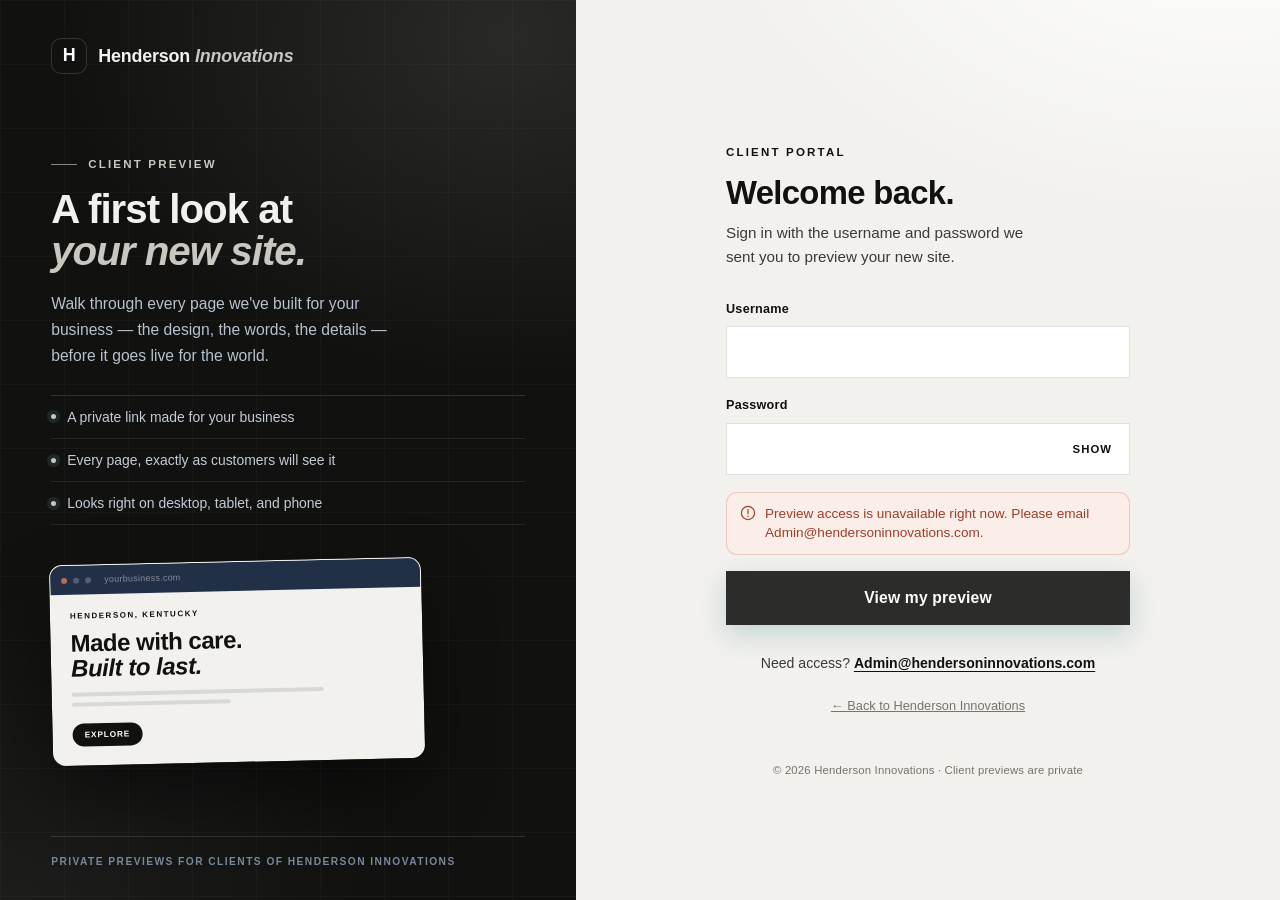
==== client-preview/index.html @ 3e84b991 "H.I site with H.I.N.D server-authenticated previews (Cloudflare Worker)" ====
<!doctype html>
<html lang="en">
<head>
<meta charset="utf-8">
<meta name="viewport" content="width=device-width, initial-scale=1">
<meta name="theme-color" content="#fdfaf5">
<meta name="color-scheme" content="light">
<meta name="robots" content="noindex, nofollow">
<title>Client Preview · Henderson Innovations</title>
<meta name="description" content="Private client preview sign-in for Henderson Innovations.">
<link rel="icon" href="data:image/svg+xml,%3Csvg xmlns='http://www.w3.org/2000/svg' viewBox='0 0 64 64'%3E%3Crect width='64' height='64' rx='16' fill='%231f6f78'/%3E%3Ctext x='32' y='44' font-family='Georgia,serif' font-size='34' font-weight='700' text-anchor='middle' fill='%23fdfaf5'%3EH%3C/text%3E%3C/svg%3E">
<link rel="preconnect" href="https://fonts.googleapis.com">
<link rel="preconnect" href="https://fonts.gstatic.com" crossorigin>
<link href="https://fonts.googleapis.com/css2?family=Fraunces:ital,opsz,wght@0,9..144,400;0,9..144,600;0,9..144,700;1,9..144,600&family=Inter:wght@400;500;600;700&display=swap" rel="stylesheet">
<link rel="stylesheet" href="./portal.css">
</head>
<body class="login-page">

<div class="login-shell">

  <aside class="login-panel">
    <div class="panel-top">
      <div class="portal-brand portal-brand--panel">
        <span class="brand-mark" aria-hidden="true">H</span>
        <span>Henderson <em>Innovations</em></span>
      </div>
      <span class="panel-mobile-tag">Client preview</span>
    </div>

    <div class="panel-body">
      <div class="panel-copy">
        <p class="eyebrow eyebrow--light">Client preview</p>
        <h1>A first look at<br><em>your new site.</em></h1>
        <p class="panel-lede">Walk through every page we've built for your business — the design, the words, the details — before it goes live for the world.</p>
        <ul class="panel-points">
          <li>A private link made for your business</li>
          <li>Every page, exactly as customers will see it</li>
          <li>Looks right on desktop, tablet, and phone</li>
        </ul>
      </div>

      <div class="panel-preview" aria-hidden="true">
        <div class="mini-browser">
          <div class="mini-bar">
            <span class="mini-dot"></span>
            <span class="mini-dot"></span>
            <span class="mini-dot"></span>
            <span class="mini-url">yourbusiness.com</span>
          </div>
          <div class="mini-site">
            <span class="mini-kicker">Henderson, Kentucky</span>
            <strong>Made with care.<br><em>Built to last.</em></strong>
            <span class="mini-line"></span>
            <span class="mini-line mini-line--short"></span>
            <span class="mini-cta">Explore</span>
          </div>
        </div>
      </div>
    </div>

    <p class="panel-foot">Private previews for clients of Henderson Innovations</p>
  </aside>

  <main class="login-main">
    <div class="login-card" id="loginCard">
      <p class="eyebrow">Client portal</p>
      <h2>Welcome back.</h2>
      <p class="login-sub">Sign in with the username and password we sent you to preview your new site.</p>

      <form id="loginForm" novalidate aria-describedby="formError">
        <div class="field" id="usernameField">
          <label for="username">Username</label>
          <input id="username" name="username" type="text" autocomplete="username" autocapitalize="none" autocorrect="off" spellcheck="false" required>
        </div>

        <div class="field" id="passwordField">
          <label for="password">Password</label>
          <div class="password-wrap">
            <input id="password" name="password" type="password" autocomplete="current-password" autocapitalize="none" autocorrect="off" spellcheck="false" required>
            <button class="password-toggle" id="togglePassword" type="button" aria-pressed="false" aria-label="Show password">Show</button>
          </div>
        </div>

        <div class="form-error" id="formError" role="alert" hidden>
          <svg width="16" height="16" viewBox="0 0 20 20" fill="none" aria-hidden="true">
            <circle cx="10" cy="10" r="8.25" stroke="currentColor" stroke-width="1.5"/>
            <path d="M10 5.75v5" stroke="currentColor" stroke-width="1.5" stroke-linecap="round"/>
            <circle cx="10" cy="14" r=".9" fill="currentColor"/>
          </svg>
          <span id="formErrorText"></span>
        </div>

        <button class="submit-btn" id="submitBtn" type="submit">
          <span class="spinner" aria-hidden="true"></span>
          <span id="submitLabel">View my preview</span>
        </button>
      </form>

      <p class="login-help">Need access? <a href="mailto:Admin@hendersoninnovations.com">Admin@hendersoninnovations.com</a></p>
      <p class="login-back-row"><a class="login-back" href="../index.html">← Back to Henderson Innovations</a></p>
    </div>

    <p class="login-foot">© <span id="year">2026</span> Henderson Innovations · Client previews are private</p>
  </main>

</div>

<script>
(function () {
  'use strict';
  var MIN_LOADING_MS = 450;
  var form = document.getElementById('loginForm');
  var card = document.getElementById('loginCard');
  var usernameInput = document.getElementById('username');
  var passwordInput = document.getElementById('password');
  var usernameField = document.getElementById('usernameField');
  var passwordField = document.getElementById('passwordField');
  var toggleButton = document.getElementById('togglePassword');
  var submitButton = document.getElementById('submitBtn');
  var submitLabel = document.getElementById('submitLabel');
  var errorBox = document.getElementById('formError');
  var errorText = document.getElementById('formErrorText');
  var busy = false;

  document.getElementById('year').textContent = new Date().getFullYear();

  function sleep(ms) { return new Promise(function (r) { setTimeout(r, ms); }); }
  function waitForMinimum(started) {
    var remaining = MIN_LOADING_MS - (performance.now() - started);
    return remaining > 0 ? sleep(remaining) : Promise.resolve();
  }
  function setFieldError(field, input, hasError) {
    field.classList.toggle('has-error', hasError);
    if (hasError) input.setAttribute('aria-invalid', 'true');
    else input.removeAttribute('aria-invalid');
  }
  function showError(message, fields) {
    errorText.textContent = message;
    errorBox.hidden = false;
    setFieldError(usernameField, usernameInput, !!(fields && fields.username));
    setFieldError(passwordField, passwordInput, !!(fields && fields.password));
    card.classList.remove('shake');
    void card.offsetWidth;
    card.classList.add('shake');
  }
  function clearError() {
    errorBox.hidden = true;
    errorText.textContent = '';
    setFieldError(usernameField, usernameInput, false);
    setFieldError(passwordField, passwordInput, false);
    card.classList.remove('shake');
  }
  function setLoading(isLoading) {
    form.classList.toggle('is-loading', isLoading);
    submitButton.disabled = isLoading;
    usernameInput.disabled = isLoading;
    passwordInput.disabled = isLoading;
    toggleButton.disabled = isLoading;
    form.setAttribute('aria-busy', isLoading ? 'true' : 'false');
    submitLabel.textContent = isLoading ? 'Opening your preview…' : 'View my preview';
  }

  toggleButton.addEventListener('click', function () {
    var show = passwordInput.type === 'password';
    passwordInput.type = show ? 'text' : 'password';
    toggleButton.textContent = show ? 'Hide' : 'Show';
    toggleButton.setAttribute('aria-pressed', show ? 'true' : 'false');
    toggleButton.setAttribute('aria-label', show ? 'Hide password' : 'Show password');
    passwordInput.focus();
    var length = passwordInput.value.length;
    try { passwordInput.setSelectionRange(length, length); } catch (err) {}
  });

  [usernameInput, passwordInput].forEach(function (input) {
    input.addEventListener('input', function () { if (!errorBox.hidden) clearError(); });
  });

  window.addEventListener('pageshow', function (event) {
    if (event.persisted && busy) { busy = false; setLoading(false); }
  });

  form.addEventListener('submit', function (event) {
    event.preventDefault();
    if (busy) return;
    var username = usernameInput.value.trim();
    var password = passwordInput.value;
    clearError();
    if (!username || !password) {
      showError('Enter your username and password to continue.', {
        username: !username, password: !password
      });
      (username ? passwordInput : usernameInput).focus();
      return;
    }
    busy = true;
    setLoading(true);
    var started = performance.now();
    fetch('/api/preview/login', {
      method: 'POST',
      headers: { 'Content-Type': 'application/json' },
      body: JSON.stringify({ u: username, p: password })
    })
      .then(function (res) {
        return res.json().catch(function () { return {}; }).then(function (data) {
          return { status: res.status, data: data };
        });
      })
      .then(function (result) {
        return waitForMinimum(started).then(function () {
          if (result.status === 200 && result.data && result.data.slug) {
            window.location.assign('./viewer.html?site=' + encodeURIComponent(result.data.slug));
            return;
          }
          busy = false;
          setLoading(false);
          if (result.status === 429) {
            showError('Too many attempts. Please wait a few minutes and try again.', null);
          } else if (result.status === 401) {
            showError("We couldn't match that username and password. Check the details we sent you.", { username: true, password: true });
            passwordInput.focus();
            passwordInput.select();
          } else {
            showError('Preview access is unavailable right now. Please email Admin@hendersoninnovations.com.', null);
          }
        });
      })
      .catch(function () {
        return waitForMinimum(started).then(function () {
          busy = false;
          setLoading(false);
          showError('Could not reach the preview server. Check your connection and try again.', null);
        });
      });
  });
})();
</script>
<script>
(function () {
  'use strict';

  var SESSION_KEY = 'hi_preview_session';
  var MIN_LOADING_MS = 550;

  var form = document.getElementById('loginForm');
  var card = document.getElementById('loginCard');
  var usernameInput = document.getElementById('username');
  var passwordInput = document.getElementById('password');
  var usernameField = document.getElementById('usernameField');
  var passwordField = document.getElementById('passwordField');
  var toggleButton = document.getElementById('togglePassword');
  var submitButton = document.getElementById('submitBtn');
  var submitLabel = document.getElementById('submitLabel');
  var errorBox = document.getElementById('formError');
  var errorText = document.getElementById('formErrorText');
  var manifest = window.HI_PREVIEW_CLIENTS;
  var busy = false;

  document.getElementById('year').textContent = new Date().getFullYear();

  var toHex = function (buffer) {
    return Array.prototype.map.call(new Uint8Array(buffer), function (byte) {
      return byte.toString(16).padStart(2, '0');
    }).join('');
  };

  function sha256(value) {
    return window.crypto.subtle
      .digest('SHA-256', new TextEncoder().encode(value))
      .then(toHex);
  }

  function sleep(ms) {
    return new Promise(function (resolve) { setTimeout(resolve, ms); });
  }

  function waitForMinimum(started) {
    var remaining = MIN_LOADING_MS - (performance.now() - started);
    return remaining > 0 ? sleep(remaining) : Promise.resolve();
  }

  function setFieldError(field, input, hasError) {
    field.classList.toggle('has-error', hasError);
    if (hasError) {
      input.setAttribute('aria-invalid', 'true');
    } else {
      input.removeAttribute('aria-invalid');
    }
  }

  function showError(message, fields) {
    errorText.textContent = message;
    errorBox.hidden = false;
    setFieldError(usernameField, usernameInput, !!(fields && fields.username));
    setFieldError(passwordField, passwordInput, !!(fields && fields.password));
    card.classList.remove('shake');
    void card.offsetWidth;
    card.classList.add('shake');
  }

  function clearError() {
    errorBox.hidden = true;
    errorText.textContent = '';
    setFieldError(usernameField, usernameInput, false);
    setFieldError(passwordField, passwordInput, false);
    card.classList.remove('shake');
  }

  function setLoading(isLoading) {
    form.classList.toggle('is-loading', isLoading);
    submitButton.disabled = isLoading;
    usernameInput.disabled = isLoading;
    passwordInput.disabled = isLoading;
    toggleButton.disabled = isLoading;
    form.setAttribute('aria-busy', isLoading ? 'true' : 'false');
    submitLabel.textContent = isLoading ? 'Opening your preview…' : 'View my preview';
  }

  toggleButton.addEventListener('click', function () {
    var show = passwordInput.type === 'password';
    passwordInput.type = show ? 'text' : 'password';
    toggleButton.textContent = show ? 'Hide' : 'Show';
    toggleButton.setAttribute('aria-pressed', show ? 'true' : 'false');
    toggleButton.setAttribute('aria-label', show ? 'Hide password' : 'Show password');
    passwordInput.focus();
    var length = passwordInput.value.length;
    try { passwordInput.setSelectionRange(length, length); } catch (err) {}
  });

  [usernameInput, passwordInput].forEach(function (input) {
    input.addEventListener('input', function () {
      if (!errorBox.hidden) clearError();
    });
  });

  if (!Array.isArray(manifest) || manifest.length === 0) {
    showError('Preview access is unavailable right now. Please email Admin@hendersoninnovations.com.', null);
    setLoading(false);
    submitButton.disabled = true;
    return;
  }

  window.addEventListener('pageshow', function (event) {
    if (event.persisted && busy) {
      busy = false;
      setLoading(false);
    }
  });

  form.addEventListener('submit', function (event) {
    event.preventDefault();
    if (busy) return;

    var username = usernameInput.value.trim().toLowerCase();
    var password = passwordInput.value;

    clearError();

    if (!username || !password) {
      showError('Enter your username and password to continue.', {
        username: !username,
        password: !password
      });
      (username ? passwordInput : usernameInput).focus();
      return;
    }

    busy = true;
    setLoading(true);
    var started = performance.now();

    Promise.resolve()
      .then(function () {
        if (!window.crypto || !window.crypto.subtle) {
          throw new Error('insecure');
        }
        return sha256(password);
      })
      .then(function (passwordHash) {
        var client = manifest.find(function (entry) {
          return String(entry.u).toLowerCase() === username;
        });
        if (!client || passwordHash !== String(client.h).toLowerCase()) {
          throw new Error('invalid');
        }
        return sha256(client.u + password + client.slug).then(function (token) {
          var session = {
            u: client.u,
            slug: client.slug,
            name: client.name,
            token: token,
            ts: Date.now()
          };
          try {
            sessionStorage.setItem(SESSION_KEY, JSON.stringify(session));
          } catch (err) {
            throw new Error('storage');
          }
          return client;
        });
      })
      .then(function (client) {
        return waitForMinimum(started).then(function () {
          window.location.assign('./viewer.html?site=' + encodeURIComponent(client.slug));
        });
      })
      .catch(function (error) {
        return waitForMinimum(started).then(function () {
          busy = false;
          setLoading(false);
          var message = 'Something went wrong. Please try again.';
          if (error && error.message === 'insecure') {
            message = 'Preview sign-in needs a secure connection. Open this page over https:// or localhost.';
          } else if (error && error.message === 'storage') {
            message = 'Your browser blocked the preview session. Try a normal window or a different browser.';
          } else if (error && error.message === 'invalid') {
            message = "We couldn't match that username and password. Check the details we sent you.";
          }
          showError(message, error && error.message === 'invalid'
            ? { username: true, password: true }
            : null);
          if (error && error.message === 'invalid') {
            passwordInput.focus();
            passwordInput.select();
          }
        });
      });
  });
})();
</script>
</body>
</html>
---- client-preview/portal.css ----
/* ==========================================================================
   Henderson Innovations — client preview portal
   Shared by client-preview/index.html and client-preview/viewer.html
   Matches the main site: warm cream, deep teal, Fraunces + Inter.
   ========================================================================== */

:root{
  --cream:#fdfaf5;
  --cream-2:#f4efe6;
  --ink:#1f2a37;
  --ink-soft:#4a5568;
  --muted:#7b8794;
  --teal:#1f6f78;
  --teal-dark:#15535a;
  --teal-light:#8fc7cc;
  --coral:#e07a5f;
  --navy:#141d2b;
  --navy-2:#1b2636;
  --panel-ink:#fbf6ec;
  --line:rgba(31,42,55,.10);
  --font-serif:"Fraunces", Georgia, "Times New Roman", serif;
  --font-sans:"Inter", system-ui, -apple-system, "Segoe UI", Roboto, sans-serif;
}

*{box-sizing:border-box}
html{-webkit-text-size-adjust:100%}
body{
  margin:0;
  font-family:var(--font-sans);
  color:var(--ink);
  background:var(--cream);
  line-height:1.6;
  -webkit-font-smoothing:antialiased;
  text-rendering:optimizeLegibility;
}
h1,h2,strong{font-family:var(--font-serif)}
a{color:inherit}
button{font:inherit;cursor:pointer;border:0;background:none;color:inherit}
[hidden]{display:none !important}
::selection{background:rgba(31,111,120,.18)}

.brand-mark{
  width:36px;height:36px;flex:0 0 auto;
  display:grid;place-items:center;
  border-radius:10px;
  background:var(--teal);
  color:#fff;
  font-family:var(--font-serif);
  font-size:1.12rem;
  font-weight:600;
  line-height:1;
}
.portal-brand{
  display:flex;align-items:center;gap:11px;
  font-family:var(--font-serif);
  font-size:1.12rem;font-weight:600;letter-spacing:-.01em;
}
.portal-brand em{font-style:italic;color:var(--teal)}
.portal-brand--panel{color:var(--panel-ink)}
.portal-brand--panel em{color:var(--teal-light)}
.portal-brand--panel .brand-mark{
  background:var(--teal);
  box-shadow:inset 0 0 0 1px rgba(255,255,255,.14);
}

/* --------------------------------------------------------------------------
   LOGIN
   -------------------------------------------------------------------------- */

.login-page{min-height:100vh;background:var(--cream)}
.login-shell{
  display:grid;
  grid-template-columns:minmax(360px, 45%) minmax(0, 1fr);
  min-height:100vh;
}

/* Left / brand panel */
.login-panel{
  position:relative;
  isolation:isolate;
  overflow:hidden;
  display:flex;
  flex-direction:column;
  padding:38px clamp(32px, 4vw, 64px) 30px;
  background-color:var(--navy);
  background-image:
    linear-gradient(rgba(253,250,245,.032) 1px, transparent 1px),
    linear-gradient(90deg, rgba(253,250,245,.032) 1px, transparent 1px);
  background-size:64px 64px, 64px 64px;
  color:var(--panel-ink);
}
.login-panel::before{
  content:"";
  position:absolute;z-index:0;inset:0;
  background:
    radial-gradient(680px 520px at 88% 4%, rgba(31,111,120,.55), transparent 66%),
    radial-gradient(520px 460px at 0% 102%, rgba(224,122,95,.16), transparent 72%);
  pointer-events:none;
}
.login-panel > *{position:relative;z-index:1}

.panel-top{display:flex;align-items:center;justify-content:space-between;gap:16px}
.panel-mobile-tag{display:none}

.panel-body{
  margin:auto 0;
  padding:44px 0 36px;
  display:flex;
  flex-direction:column;
  gap:34px;
  max-width:480px;
}

.eyebrow{
  margin:0 0 14px;
  font-size:.72rem;
  font-weight:700;
  letter-spacing:.19em;
  text-transform:uppercase;
  color:var(--teal);
}
.eyebrow--light{color:var(--teal-light);display:flex;align-items:center;gap:11px}
.eyebrow--light::before{content:"";width:26px;height:1px;background:currentColor;opacity:.65}

.panel-copy h1{
  margin:0 0 18px;
  font-size:clamp(2.25rem, 3.15vw, 3.3rem);
  font-weight:600;
  line-height:1.06;
  letter-spacing:-.025em;
  color:var(--panel-ink);
}
.panel-copy h1 em{font-style:italic;color:var(--teal-light)}
.panel-lede{
  margin:0;
  max-width:42ch;
  font-size:.98rem;
  line-height:1.65;
  color:#b7c2ce;
}

.panel-points{
  margin:26px 0 0;
  padding:0;
  list-style:none;
  border-top:1px solid rgba(253,250,245,.13);
}
.panel-points li{
  display:flex;align-items:center;gap:11px;
  padding:10px 0;
  border-bottom:1px solid rgba(253,250,245,.09);
  font-size:.87rem;
  color:#c3ccd6;
}
.panel-points li::before{
  content:"";
  width:5px;height:5px;flex:0 0 auto;
  border-radius:50%;
  background:var(--teal-light);
  box-shadow:0 0 0 4px rgba(143,199,204,.12);
}

/* Decorative mini browser */
.panel-preview{margin-top:2px}
.mini-browser{
  width:100%;
  max-width:372px;
  border-radius:13px;
  overflow:hidden;
  border:1px solid rgba(253,250,245,.16);
  box-shadow:0 30px 70px rgba(0,0,0,.42);
  transform:rotate(-1.3deg);
  background:var(--cream);
}
.mini-bar{
  display:flex;align-items:center;gap:6px;
  height:29px;padding:0 11px;
  background:#223047;
}
.mini-dot{width:6px;height:6px;border-radius:50%;background:rgba(253,250,245,.22)}
.mini-dot:first-child{background:rgba(224,122,95,.8)}
.mini-url{
  margin-left:7px;
  font-size:.56rem;
  letter-spacing:.03em;
  color:rgba(253,250,245,.45);
  white-space:nowrap;overflow:hidden;text-overflow:ellipsis;
}
.mini-site{padding:16px 19px 18px;min-height:148px}
.mini-kicker{
  display:block;
  font-size:.5rem;font-weight:700;letter-spacing:.19em;text-transform:uppercase;
  color:var(--teal);
}
.mini-site strong{
  display:block;
  margin:8px 0 11px;
  font-size:1.5rem;font-weight:600;line-height:1.04;letter-spacing:-.02em;
  color:var(--ink);
}
.mini-site em{font-style:italic;color:var(--teal)}
.mini-line{display:block;height:4px;width:76%;border-radius:99px;background:rgba(31,42,55,.12);margin-bottom:6px}
.mini-line--short{width:48%}
.mini-cta{
  display:inline-block;margin-top:11px;
  padding:5px 12px;border-radius:99px;
  background:var(--teal);color:#fff;
  font-size:.52rem;font-weight:700;letter-spacing:.1em;text-transform:uppercase;
}

.panel-foot{
  margin:0;
  padding-top:17px;
  border-top:1px solid rgba(253,250,245,.12);
  font-size:.64rem;
  font-weight:600;
  letter-spacing:.14em;
  text-transform:uppercase;
  color:#78889b;
}

/* Right / form panel */
.login-main{
  position:relative;
  display:flex;
  flex-direction:column;
  align-items:center;
  justify-content:center;
  padding:56px clamp(22px, 5vw, 64px) 34px;
  background:
    radial-gradient(820px 520px at 92% -12%, #ffffff 0%, rgba(255,255,255,0) 62%),
    var(--cream);
}
.login-card{width:min(404px, 100%)}
.login-card.shake{animation:shake .42s cubic-bezier(.36,.07,.19,.97) both}
@keyframes shake{
  10%,90%{transform:translateX(-1px)}
  20%,80%{transform:translateX(2px)}
  30%,50%,70%{transform:translateX(-4px)}
  40%,60%{transform:translateX(4px)}
}

.login-card h2{
  margin:0 0 10px;
  font-size:clamp(2.05rem, 2.5vw, 2.55rem);
  font-weight:600;
  line-height:1.08;
  letter-spacing:-.02em;
  color:var(--ink);
}
.login-sub{
  margin:0 0 30px;
  max-width:36ch;
  font-size:.95rem;
  line-height:1.6;
  color:var(--ink-soft);
}

.field{margin-bottom:17px}
.field label{
  display:block;
  margin-bottom:7px;
  font-size:.79rem;
  font-weight:600;
  letter-spacing:.02em;
  color:var(--ink);
}
.field input{
  width:100%;
  height:52px;
  padding:0 15px;
  border:1.5px solid rgba(31,42,55,.15);
  border-radius:12px;
  background:#fff;
  color:var(--ink);
  font-family:var(--font-sans);
  font-size:16px;
  line-height:1.2;
  outline:none;
  transition:border-color .18s ease, box-shadow .18s ease;
}
.field input::placeholder{color:#a4adb8}
.field input:hover{border-color:rgba(31,42,55,.26)}
.field input:focus{
  border-color:var(--teal);
  box-shadow:0 0 0 4px rgba(31,111,120,.11);
}
.field.has-error input{
  border-color:#c0604b;
  box-shadow:0 0 0 4px rgba(192,96,75,.10);
}
.field input:-webkit-autofill{
  -webkit-box-shadow:0 0 0 1000px #fff inset;
  -webkit-text-fill-color:var(--ink);
  transition:background-color 9999s ease-in-out 0s;
}

.password-wrap{position:relative}
.password-wrap input{padding-right:82px}
.password-toggle{
  position:absolute;
  top:50%;right:6px;
  transform:translateY(-50%);
  height:38px;
  padding:0 12px;
  border-radius:9px;
  font-size:.71rem;
  font-weight:700;
  letter-spacing:.09em;
  text-transform:uppercase;
  color:var(--teal);
  transition:background .18s ease, color .18s ease;
}
.password-toggle:hover{background:var(--cream-2)}
.password-toggle:active{background:#ebe4d8}

.form-error{
  display:flex;
  align-items:flex-start;
  gap:9px;
  margin:3px 0 16px;
  padding:11px 13px;
  border:1px solid rgba(190,84,60,.24);
  border-radius:11px;
  background:#fbeee9;
  color:#9c3f2b;
  font-size:.85rem;
  line-height:1.45;
}
.form-error svg{flex:0 0 auto;margin-top:1px}

.submit-btn{
  display:flex;
  align-items:center;
  justify-content:center;
  gap:10px;
  width:100%;
  height:54px;
  margin-top:5px;
  border-radius:12px;
  background:var(--teal);
  color:#fff;
  font-size:.98rem;
  font-weight:600;
  letter-spacing:.01em;
  box-shadow:0 10px 26px rgba(31,111,120,.24);
  transition:background .18s ease, transform .18s ease, box-shadow .18s ease, opacity .18s ease;
}
.submit-btn:hover:not(:disabled){
  background:var(--teal-dark);
  transform:translateY(-1px);
  box-shadow:0 14px 32px rgba(31,111,120,.3);
}
.submit-btn:active:not(:disabled){transform:translateY(0)}
.submit-btn:disabled{cursor:progress;opacity:.88;transform:none}
.submit-btn:focus-visible{outline:2px solid var(--teal-dark);outline-offset:3px}

.spinner{
  display:none;
  width:16px;height:16px;
  border-radius:50%;
  border:2px solid rgba(255,255,255,.35);
  border-top-color:#fff;
  animation:spin .7s linear infinite;
}
.is-loading .spinner{display:block}
.is-loading input{opacity:.62}
@keyframes spin{to{transform:rotate(360deg)}}

.login-help{
  margin:27px 0 0;
  text-align:center;
  font-size:.88rem;
  color:var(--ink-soft);
}
.login-help a{
  color:var(--teal);
  font-weight:600;
  text-decoration:underline;
  text-decoration-thickness:1px;
  text-underline-offset:3px;
}
.login-help a:hover{color:var(--teal-dark)}

.login-back-row{margin:17px 0 0;text-align:center}
.login-back{
  display:inline-flex;align-items:center;gap:5px;
  font-size:.8rem;
  font-weight:500;
  color:var(--muted);
  transition:color .18s ease;
}
.login-back:hover{color:var(--teal)}

.login-foot{
  margin:44px 0 0;
  text-align:center;
  font-size:.71rem;
  letter-spacing:.015em;
  color:var(--muted);
}

/* --------------------------------------------------------------------------
   VIEWER
   -------------------------------------------------------------------------- */

.viewer-page{height:100%;overflow:hidden;background:var(--navy)}
.viewer-shell{display:flex;flex-direction:column;height:100vh;height:100dvh}

.viewer-bar{
  flex:0 0 58px;
  display:flex;
  align-items:center;
  gap:15px;
  padding:0 clamp(12px, 2.2vw, 22px);
  background:var(--navy);
  border-bottom:1px solid rgba(253,250,245,.1);
  color:var(--panel-ink);
  z-index:5;
}
.portal-brand--bar{font-size:1rem;white-space:nowrap}
.portal-brand--bar .brand-mark{width:31px;height:31px;border-radius:9px;font-size:1rem}
.portal-brand--bar em{color:var(--teal-light)}
.viewer-rule{width:1px;height:24px;flex:0 0 auto;background:rgba(253,250,245,.16)}
.viewer-meta{min-width:0;display:flex;flex-direction:column;justify-content:center;line-height:1.25}
.viewer-kicker{
  font-size:.55rem;
  font-weight:700;
  letter-spacing:.18em;
  text-transform:uppercase;
  color:#8595a8;
}
.viewer-name{
  font-family:var(--font-serif);
  font-size:1rem;
  font-weight:600;
  letter-spacing:-.01em;
  color:#fff;
  white-space:nowrap;
  overflow:hidden;
  text-overflow:ellipsis;
}
.viewer-exit{
  margin-left:auto;
  display:inline-flex;
  align-items:center;
  gap:7px;
  flex:0 0 auto;
  padding:8px 14px;
  border:1px solid rgba(253,250,245,.2);
  border-radius:999px;
  color:#e9eef4;
  font-size:.8rem;
  font-weight:600;
  white-space:nowrap;
  transition:background .18s ease, border-color .18s ease, color .18s ease;
}
.viewer-exit:hover{background:rgba(253,250,245,.09);border-color:rgba(253,250,245,.38);color:#fff}
.viewer-exit:focus-visible{outline:2px solid var(--teal-light);outline-offset:2px}
.viewer-exit svg{flex:0 0 auto}

.viewer-frame{
  flex:1 1 auto;
  display:block;
  width:100%;
  min-height:0;
  border:0;
  background:var(--cream);
}

/* --------------------------------------------------------------------------
   RESPONSIVE
   -------------------------------------------------------------------------- */

@media (max-width:980px){
  .login-shell{grid-template-columns:1fr;min-height:100vh}
  .login-panel{
    padding:17px 22px 18px;
    background-size:56px 56px, 56px 56px;
  }
  .login-panel::before{background:radial-gradient(520px 260px at 88% -30%, rgba(31,111,120,.55), transparent 70%)}
  .panel-body,.panel-foot{display:none}
  .panel-mobile-tag{
    display:block;
    font-size:.63rem;font-weight:700;letter-spacing:.17em;text-transform:uppercase;
    color:#93a4b7;
  }
  .login-main{
    flex:1;
    justify-content:flex-start;
    min-height:calc(100vh - 71px);
    min-height:calc(100dvh - 71px);
    padding:40px 22px 38px;
  }
  .login-card{width:min(420px,100%)}
  .login-foot{margin-top:auto;padding-top:42px}
}

@media (max-width:560px){
  .login-panel{padding:15px 18px 16px}
  .portal-brand{font-size:1.02rem;gap:9px}
  .portal-brand .brand-mark{width:32px;height:32px;border-radius:9px;font-size:1rem}
  .login-main{padding:34px 20px 30px;min-height:calc(100vh - 64px);min-height:calc(100dvh - 64px)}
  .login-card h2{font-size:2rem}
  .login-sub{margin-bottom:26px;font-size:.93rem}
  .login-foot{font-size:.66rem}

  .viewer-bar{flex-basis:54px;gap:10px;padding:0 12px}
  .portal-brand--bar .portal-brand-text{display:none}
  .viewer-rule{display:none}
  .viewer-kicker{display:none}
  .viewer-name{font-size:.95rem;max-width:46vw}
  .viewer-exit{padding:7px 11px;font-size:.74rem;gap:5px}
}

@media (max-height:820px) and (min-width:981px){
  .panel-preview{display:none}
  .panel-body{padding:30px 0 24px}
}

@media (prefers-reduced-motion:reduce){
  *,*::before,*::after{animation-duration:.001ms !important;animation-iteration-count:1 !important;transition-duration:.001ms !important}
  .mini-browser{transform:none}
}

/* H.I monochrome alignment (2026) */
:root{
  --cream:#f2f1ee;--cream-2:#e9e8e4;--ink:#111110;--ink-soft:#3a3a37;--muted:#76746e;
  --teal:#111110;--teal-dark:#000;--teal-light:#c9c7c0;--coral:#111110;
  --navy:#111110;--navy-2:#1a1a19;--panel-ink:#f2f1ee;--line:#c9c7c0;
  --font-serif:"Helvetica Neue",Helvetica,Arial,sans-serif;
  --font-sans:"Helvetica Neue",Helvetica,Arial,sans-serif;
}
body{background:#f2f1ee;color:#111110}
h1,h2,strong{font-family:var(--font-sans);letter-spacing:-.03em;font-weight:600}
button,input{border-radius:0}
.btn,.login-card,.viewer-bar,.card,.shell,.panel{border-radius:0}
.login-panel::before{
  background:
    radial-gradient(680px 520px at 88% 4%, rgba(255,255,255,.10), transparent 66%),
    radial-gradient(520px 460px at 0% 102%, rgba(255,255,255,.05), transparent 72%);
}
.submit-btn,.password-toggle,.login-card,.field input{border-radius:0}
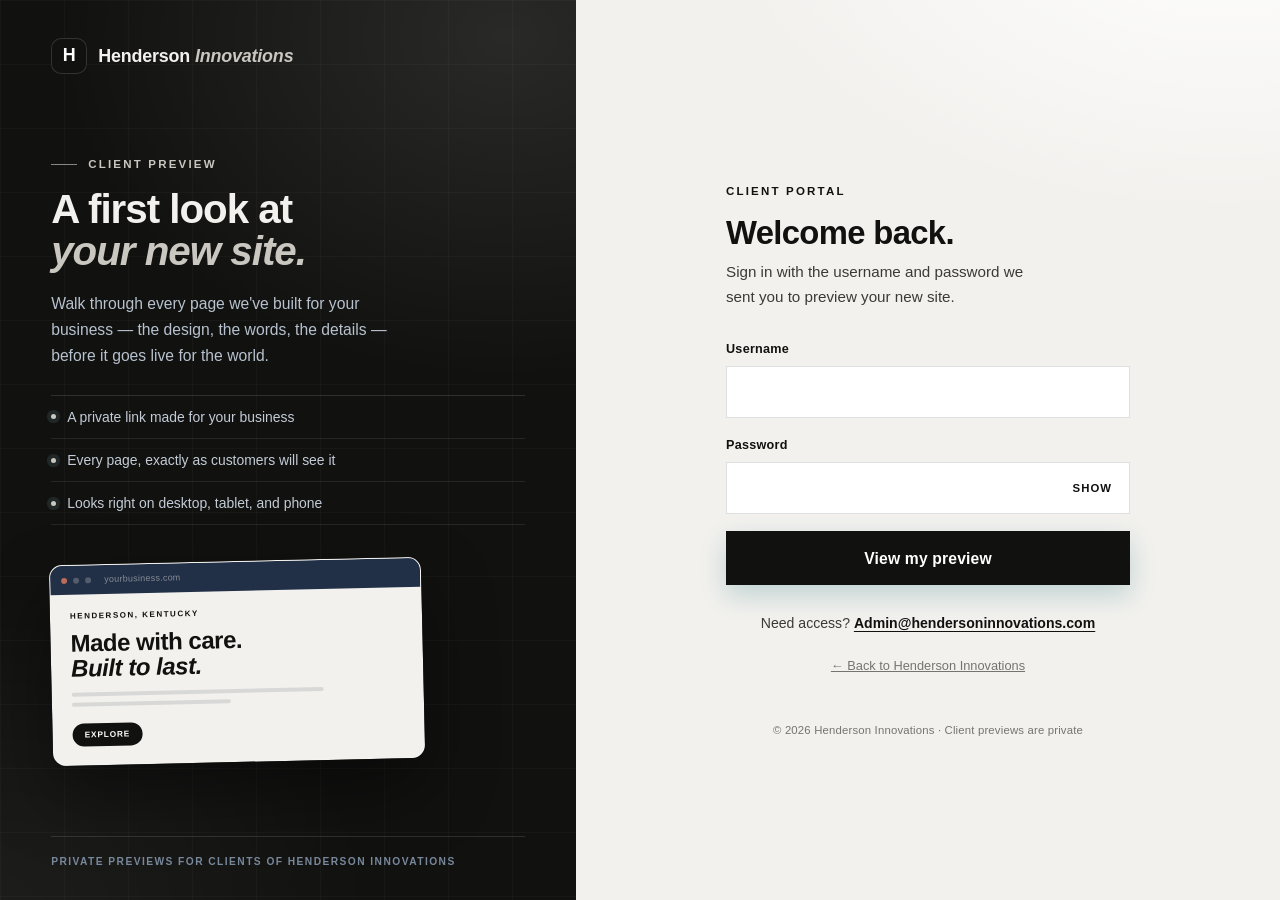
==== commit fa59eff2: "Fix preview index routing and remove legacy client-side auth script" ====
--- a/client-preview/index.html
+++ b/client-preview/index.html
@@ -234,198 +234,6 @@
   });
 })();
 </script>
-<script>
-(function () {
-  'use strict';
-
-  var SESSION_KEY = 'hi_preview_session';
-  var MIN_LOADING_MS = 550;
-
-  var form = document.getElementById('loginForm');
-  var card = document.getElementById('loginCard');
-  var usernameInput = document.getElementById('username');
-  var passwordInput = document.getElementById('password');
-  var usernameField = document.getElementById('usernameField');
-  var passwordField = document.getElementById('passwordField');
-  var toggleButton = document.getElementById('togglePassword');
-  var submitButton = document.getElementById('submitBtn');
-  var submitLabel = document.getElementById('submitLabel');
-  var errorBox = document.getElementById('formError');
-  var errorText = document.getElementById('formErrorText');
-  var manifest = window.HI_PREVIEW_CLIENTS;
-  var busy = false;
-
-  document.getElementById('year').textContent = new Date().getFullYear();
-
-  var toHex = function (buffer) {
-    return Array.prototype.map.call(new Uint8Array(buffer), function (byte) {
-      return byte.toString(16).padStart(2, '0');
-    }).join('');
-  };
-
-  function sha256(value) {
-    return window.crypto.subtle
-      .digest('SHA-256', new TextEncoder().encode(value))
-      .then(toHex);
-  }
-
-  function sleep(ms) {
-    return new Promise(function (resolve) { setTimeout(resolve, ms); });
-  }
-
-  function waitForMinimum(started) {
-    var remaining = MIN_LOADING_MS - (performance.now() - started);
-    return remaining > 0 ? sleep(remaining) : Promise.resolve();
-  }
-
-  function setFieldError(field, input, hasError) {
-    field.classList.toggle('has-error', hasError);
-    if (hasError) {
-      input.setAttribute('aria-invalid', 'true');
-    } else {
-      input.removeAttribute('aria-invalid');
-    }
-  }
-
-  function showError(message, fields) {
-    errorText.textContent = message;
-    errorBox.hidden = false;
-    setFieldError(usernameField, usernameInput, !!(fields && fields.username));
-    setFieldError(passwordField, passwordInput, !!(fields && fields.password));
-    card.classList.remove('shake');
-    void card.offsetWidth;
-    card.classList.add('shake');
-  }
-
-  function clearError() {
-    errorBox.hidden = true;
-    errorText.textContent = '';
-    setFieldError(usernameField, usernameInput, false);
-    setFieldError(passwordField, passwordInput, false);
-    card.classList.remove('shake');
-  }
-
-  function setLoading(isLoading) {
-    form.classList.toggle('is-loading', isLoading);
-    submitButton.disabled = isLoading;
-    usernameInput.disabled = isLoading;
-    passwordInput.disabled = isLoading;
-    toggleButton.disabled = isLoading;
-    form.setAttribute('aria-busy', isLoading ? 'true' : 'false');
-    submitLabel.textContent = isLoading ? 'Opening your preview…' : 'View my preview';
-  }
-
-  toggleButton.addEventListener('click', function () {
-    var show = passwordInput.type === 'password';
-    passwordInput.type = show ? 'text' : 'password';
-    toggleButton.textContent = show ? 'Hide' : 'Show';
-    toggleButton.setAttribute('aria-pressed', show ? 'true' : 'false');
-    toggleButton.setAttribute('aria-label', show ? 'Hide password' : 'Show password');
-    passwordInput.focus();
-    var length = passwordInput.value.length;
-    try { passwordInput.setSelectionRange(length, length); } catch (err) {}
-  });
-
-  [usernameInput, passwordInput].forEach(function (input) {
-    input.addEventListener('input', function () {
-      if (!errorBox.hidden) clearError();
-    });
-  });
-
-  if (!Array.isArray(manifest) || manifest.length === 0) {
-    showError('Preview access is unavailable right now. Please email Admin@hendersoninnovations.com.', null);
-    setLoading(false);
-    submitButton.disabled = true;
-    return;
-  }
-
-  window.addEventListener('pageshow', function (event) {
-    if (event.persisted && busy) {
-      busy = false;
-      setLoading(false);
-    }
-  });
-
-  form.addEventListener('submit', function (event) {
-    event.preventDefault();
-    if (busy) return;
-
-    var username = usernameInput.value.trim().toLowerCase();
-    var password = passwordInput.value;
-
-    clearError();
-
-    if (!username || !password) {
-      showError('Enter your username and password to continue.', {
-        username: !username,
-        password: !password
-      });
-      (username ? passwordInput : usernameInput).focus();
-      return;
-    }
-
-    busy = true;
-    setLoading(true);
-    var started = performance.now();
-
-    Promise.resolve()
-      .then(function () {
-        if (!window.crypto || !window.crypto.subtle) {
-          throw new Error('insecure');
-        }
-        return sha256(password);
-      })
-      .then(function (passwordHash) {
-        var client = manifest.find(function (entry) {
-          return String(entry.u).toLowerCase() === username;
-        });
-        if (!client || passwordHash !== String(client.h).toLowerCase()) {
-          throw new Error('invalid');
-        }
-        return sha256(client.u + password + client.slug).then(function (token) {
-          var session = {
-            u: client.u,
-            slug: client.slug,
-            name: client.name,
-            token: token,
-            ts: Date.now()
-          };
-          try {
-            sessionStorage.setItem(SESSION_KEY, JSON.stringify(session));
-          } catch (err) {
-            throw new Error('storage');
-          }
-          return client;
-        });
-      })
-      .then(function (client) {
-        return waitForMinimum(started).then(function () {
-          window.location.assign('./viewer.html?site=' + encodeURIComponent(client.slug));
-        });
-      })
-      .catch(function (error) {
-        return waitForMinimum(started).then(function () {
-          busy = false;
-          setLoading(false);
-          var message = 'Something went wrong. Please try again.';
-          if (error && error.message === 'insecure') {
-            message = 'Preview sign-in needs a secure connection. Open this page over https:// or localhost.';
-          } else if (error && error.message === 'storage') {
-            message = 'Your browser blocked the preview session. Try a normal window or a different browser.';
-          } else if (error && error.message === 'invalid') {
-            message = "We couldn't match that username and password. Check the details we sent you.";
-          }
-          showError(message, error && error.message === 'invalid'
-            ? { username: true, password: true }
-            : null);
-          if (error && error.message === 'invalid') {
-            passwordInput.focus();
-            passwordInput.select();
-          }
-        });
-      });
-  });
-})();
-</script>
+
 </body>
 </html>
